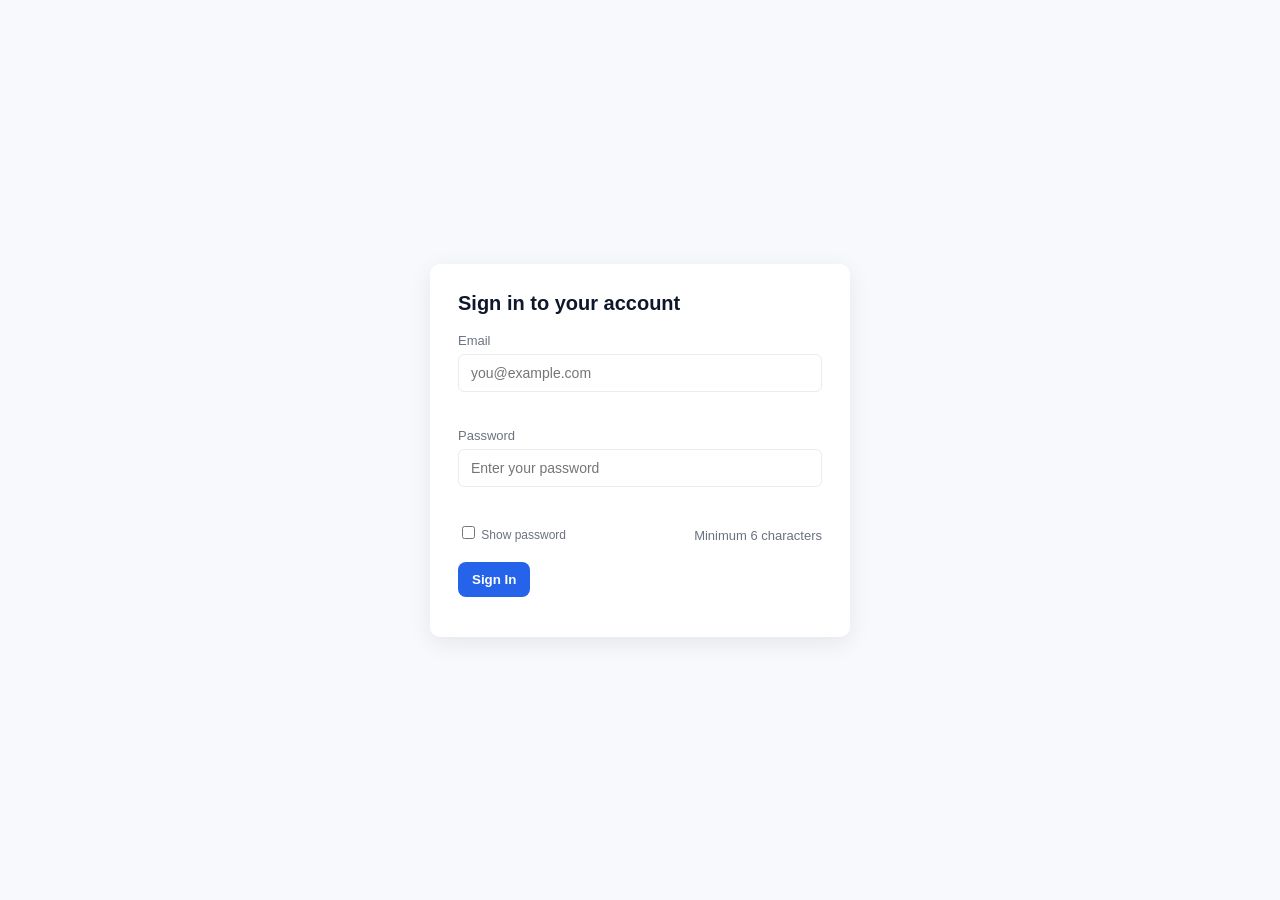
==== loginForm.html @ 8eb3d763 "task: loginform" ====
<!doctype html>
<html lang="en">
    <head>
        <meta charset="utf-8" />
        <meta name="viewport" content="width=device-width,initial-scale=1" />
        <title>Login</title>
        <style>
            :root{--bg:#f7f9fc;--card:#ffffff;--accent:#2563eb;--muted:#6b7280}
            *{box-sizing:border-box}
            body{font-family:Segoe UI, Roboto, Arial, sans-serif;background:var(--bg);margin:0;min-height:100vh;display:flex;align-items:center;justify-content:center}
            .card{background:var(--card);padding:28px;border-radius:10px;box-shadow:0 6px 24px rgba(16,24,40,.08);width:100%;max-width:420px}
            h2{margin:0 0 18px;font-size:20px;color:#0f172a}
            .field{margin-bottom:12px}
            label{display:block;font-size:13px;color:var(--muted);margin-bottom:6px}
            input[type="email"],input[type="password"]{width:100%;padding:10px 12px;border:1px solid #e6edf3;border-radius:6px;font-size:14px}
            .row{display:flex;align-items:center;justify-content:space-between;margin-bottom:14px}
            .actions{display:flex;gap:8px;align-items:center}
            button{background:var(--accent);color:#fff;padding:10px 14px;border:0;border-radius:8px;cursor:pointer;font-weight:600}
            button[disabled]{opacity:.6;cursor:not-allowed}
            .error{color:#b91c1c;font-size:13px;margin-top:6px;min-height:18px}
            .muted{color:var(--muted);font-size:13px}
            .message{margin-top:12px;font-size:14px}
            .success{color:green}
            .helper{font-size:12px;color:var(--muted)}
        </style>
    </head>
    <body>
        <main class="card" role="main">
            <form id="loginForm" novalidate>
                <h2>Sign in to your account</h2>

                <div class="field">
                    <label for="email">Email</label>
                    <input id="email" name="email" type="email" placeholder="you@example.com" required />
                    <div class="error" id="emailError" aria-live="polite"></div>
                </div>

                <div class="field">
                    <label for="password">Password</label>
                    <input id="password" name="password" type="password" placeholder="Enter your password" minlength="6" required />
                    <div class="error" id="passwordError" aria-live="polite"></div>
                </div>

                <div class="row">
                    <label class="helper"><input id="showPwd" type="checkbox"> Show password</label>
                    <div class="muted">Minimum 6 characters</div>
                </div>

                <div class="actions">
                    <button id="submitBtn" type="submit">Sign In</button>
                </div>

                <div id="message" class="message" aria-live="polite"></div>
            </form>
        </main>

        <script>
            const form = document.getElementById('loginForm');
            const email = document.getElementById('email');
            const password = document.getElementById('password');
            const emailError = document.getElementById('emailError');
            const passwordError = document.getElementById('passwordError');
            const message = document.getElementById('message');
            const submitBtn = document.getElementById('submitBtn');
            const showPwd = document.getElementById('showPwd');

            showPwd.addEventListener('change', () => {
                password.type = showPwd.checked ? 'text' : 'password';
            });

            function validateEmail() {
                emailError.textContent = '';
                if (!email.value) {
                    emailError.textContent = 'Email is required.';
                    return false;
                }
                // simple email pattern
                const re = /^[^\s@]+@[^\s@]+\.[^\s@]+$/;
                if (!re.test(email.value)) {
                    emailError.textContent = 'Please enter a valid email address.';
                    return false;
                }
                return true;
            }

            function validatePassword() {
                passwordError.textContent = '';
                if (!password.value) {
                    passwordError.textContent = 'Password is required.';
                    return false;
                }
                if (password.value.length < 6) {
                    passwordError.textContent = 'Password must be at least 6 characters.';
                    return false;
                }
                return true;
            }

            email.addEventListener('input', validateEmail);
            password.addEventListener('input', validatePassword);

            form.addEventListener('submit', (e) => {
                e.preventDefault();
                message.textContent = '';
                const okEmail = validateEmail();
                const okPwd = validatePassword();
                if (!okEmail || !okPwd) return;

                // Simulate submitting credentials (replace with real call)
                submitBtn.disabled = true;
                submitBtn.textContent = 'Signing in...';

                // Fake async login for demo
                setTimeout(() => {
                    submitBtn.disabled = false;
                    submitBtn.textContent = 'Sign In';
                    // For demo: accept any credentials. In real app, call server API.
                    message.textContent = 'Successfully signed in.';
                    message.className = 'message success';
                    // Optionally store a flag locally
                    try { localStorage.setItem('loggedInUser', email.value); } catch (err) {}
                    form.reset();
                }, 800);
            });
        </script>
    </body>
</html>
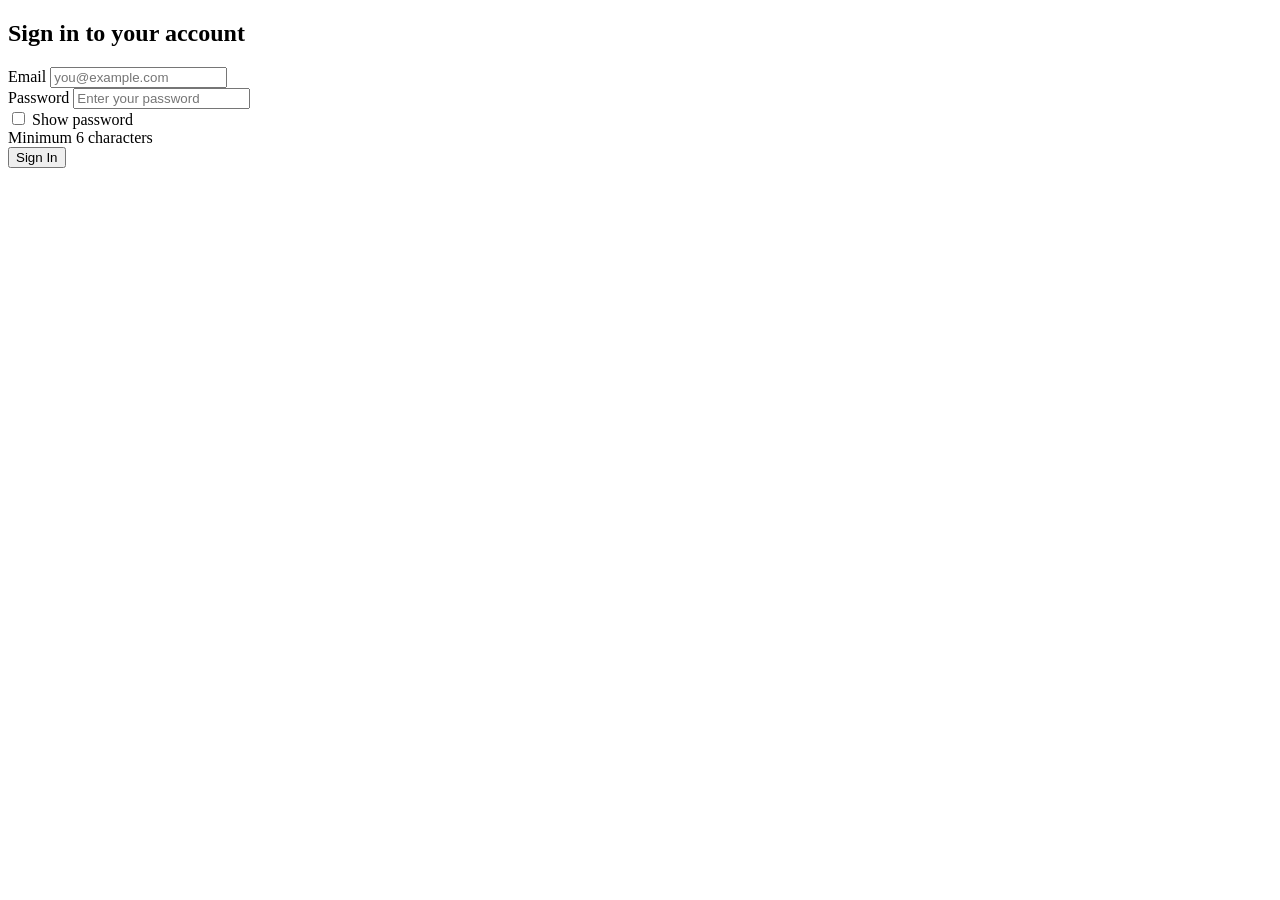
==== commit 8dba97d6: "Form Created" ====
--- a/loginForm.html
+++ b/loginForm.html
@@ -4,25 +4,7 @@
         <meta charset="utf-8" />
         <meta name="viewport" content="width=device-width,initial-scale=1" />
         <title>Login</title>
-        <style>
-            :root{--bg:#f7f9fc;--card:#ffffff;--accent:#2563eb;--muted:#6b7280}
-            *{box-sizing:border-box}
-            body{font-family:Segoe UI, Roboto, Arial, sans-serif;background:var(--bg);margin:0;min-height:100vh;display:flex;align-items:center;justify-content:center}
-            .card{background:var(--card);padding:28px;border-radius:10px;box-shadow:0 6px 24px rgba(16,24,40,.08);width:100%;max-width:420px}
-            h2{margin:0 0 18px;font-size:20px;color:#0f172a}
-            .field{margin-bottom:12px}
-            label{display:block;font-size:13px;color:var(--muted);margin-bottom:6px}
-            input[type="email"],input[type="password"]{width:100%;padding:10px 12px;border:1px solid #e6edf3;border-radius:6px;font-size:14px}
-            .row{display:flex;align-items:center;justify-content:space-between;margin-bottom:14px}
-            .actions{display:flex;gap:8px;align-items:center}
-            button{background:var(--accent);color:#fff;padding:10px 14px;border:0;border-radius:8px;cursor:pointer;font-weight:600}
-            button[disabled]{opacity:.6;cursor:not-allowed}
-            .error{color:#b91c1c;font-size:13px;margin-top:6px;min-height:18px}
-            .muted{color:var(--muted);font-size:13px}
-            .message{margin-top:12px;font-size:14px}
-            .success{color:green}
-            .helper{font-size:12px;color:var(--muted)}
-        </style>
+        <link rel="stylesheet" href="styles.css">
     </head>
     <body>
         <main class="card" role="main">
